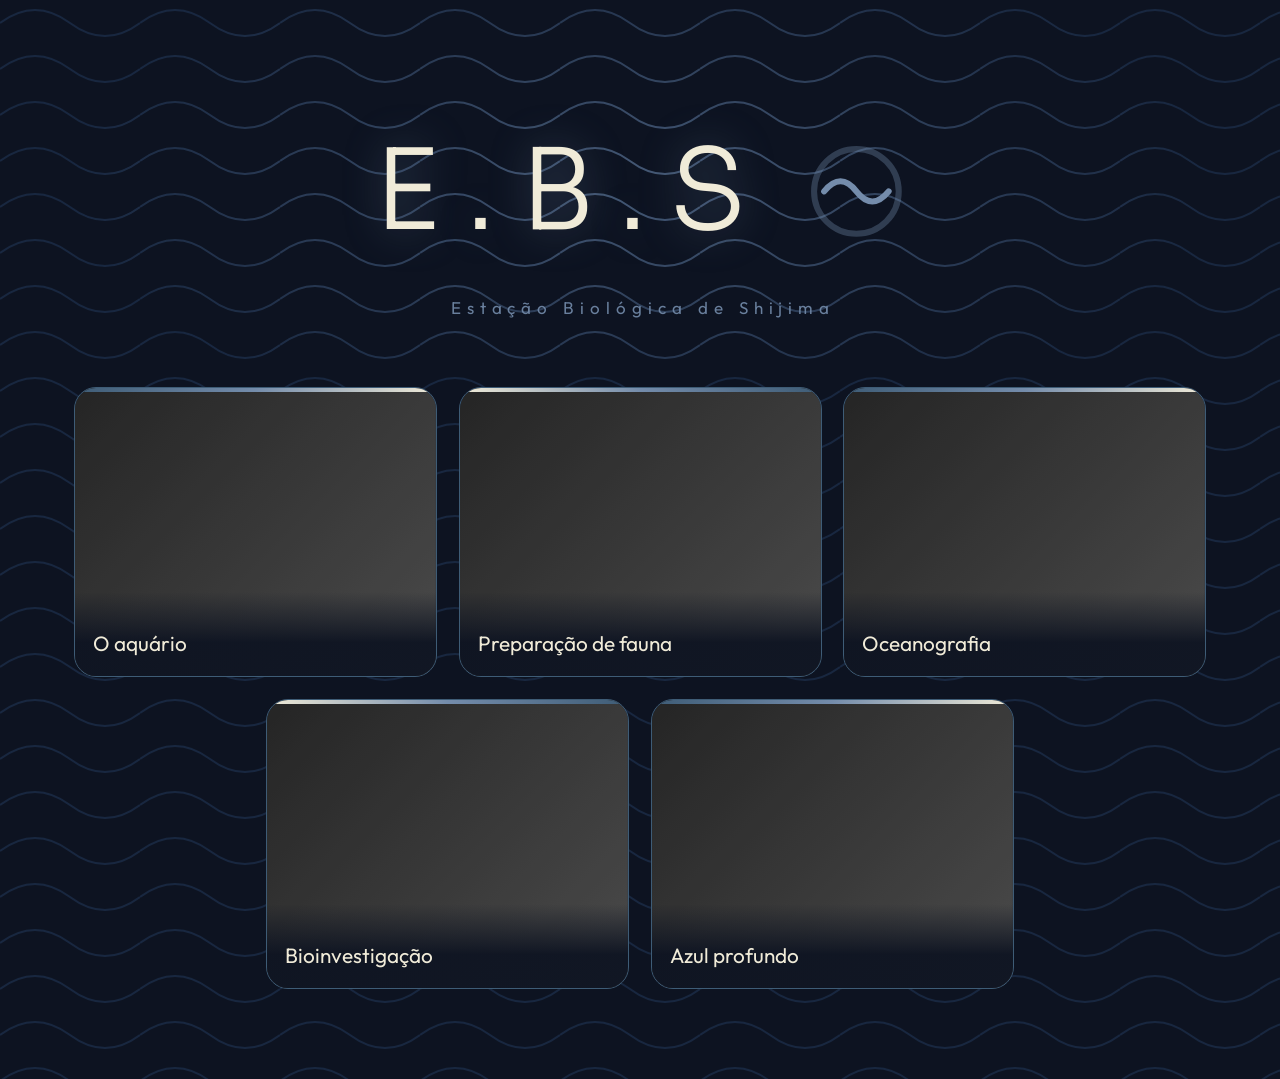
==== index.html @ 99c83949 "adicionei os arquivos do projeto" ====
<!DOCTYPE html>
<html lang="pt-BR">
	<head>
		<meta charset="utf-8" />
		<meta name="viewport" content="width=device-width,initial-scale=1" />
		<title>E.B.S</title>
		<link rel="stylesheet" href="style.css" />
	</head>
	<body>
		<section class="hero">
			<div class="logo big">E.B.S</div>
			<p class="t sub">Estação Biológica de Shijima</p>
		</section>
		<main class="menu" data-list>
			<a class="card" href="aquario.html"
				><div class="img"></div>
				<span class="t">O aquário</span></a
			>
			<a class="card" href="prep.html"
				><div class="img"></div>
				<span class="t">Preparação de fauna</span></a
			>
			<a class="card" href="oceano.html"
				><div class="img"></div>
				<span class="t">Oceanografia</span></a
			>
			<a class="card" href="bioin.html"
				><div class="img"></div>
				<span class="t">Bioinvestigação</span></a
			>
			<a class="card" href="ap0.html"
				><div class="img"></div>
				<span class="t">Azul profundo</span></a
			>
		</main>
		<script src="app.js"></script>
	</body>
</html>
---- style.css ----
@import url('https://fonts.googleapis.com/css2?family=Inter:wght@300;400;500&family=Outfit:wght@300;400;500&family=Sora:wght@300;400;600&display=swap');
:root{--ft:"Sora","Segoe UI",sans-serif;--fs:"Outfit","Segoe UI",sans-serif;--fb:"Inter","Segoe UI",sans-serif;--bg:#0d1321;--s:#1d2d44;--m:#3e5c76;--l:#748cab;--c:#f0ebd8;--g:linear-gradient(90deg,#3e5c76,#748cab,#f0ebd8);--e:cubic-bezier(.2,.7,.2,1)}
*{box-sizing:border-box}
html{scroll-behavior:smooth;-webkit-text-size-adjust:100%}
body{margin:0;min-height:100vh;font:17px/1.65 var(--fb);color:var(--c);background:var(--bg) url("data:image/svg+xml,%3Csvg xmlns='http://www.w3.org/2000/svg' width='140' height='46'%3E%3Cpath d='M0 23q35-26 70 0t70 0' fill='none' stroke='%23182740' stroke-width='2'/%3E%3C/svg%3E");animation:in .6s ease both}
@keyframes in{from{opacity:0}}
@keyframes up{from{opacity:0;transform:translateY(18px)}to{opacity:1}}
a{color:inherit;text-decoration:none}
::selection{background:var(--l);color:var(--bg)}
.logo{display:flex;align-items:center;gap:.3em;font-weight:300;letter-spacing:.22em}
.spin{width:.9em;height:.9em;animation:r 9s linear infinite}
@keyframes r{to{transform:rotate(360deg)}}
.hero{position:relative;text-align:center;padding:11vh 20px 5vh}
.hero::before{content:"";position:absolute;inset:0;background:url("data:image/svg+xml,%3Csvg xmlns='http://www.w3.org/2000/svg' width='140' height='46'%3E%3Cpath d='M0 23q35-26 70 0t70 0' fill='none' stroke='%23748cab' stroke-width='2'/%3E%3C/svg%3E");-webkit-mask:radial-gradient(ellipse 45% 70% at 50% 50%,#000,transparent);mask:radial-gradient(ellipse 45% 70% at 50% 50%,#000,transparent);opacity:.5}
.hero>*{position:relative}
.big{justify-content:center;font-size:clamp(3.2rem,13vw,7rem);text-shadow:0 0 40px #748cab66}
.sub{margin:.6em auto 0;text-align:center;letter-spacing:.35em;text-indent:.35em;color:var(--l)}
.menu{display:flex;flex-wrap:wrap;justify-content:center;gap:22px;max-width:1180px;margin:0 auto;padding:20px 24px 90px}
.card{position:relative;flex:0 0 calc((100% - 44px)/3);height:290px;border-radius:22px;overflow:hidden;border:1px solid var(--m);background:var(--s);transition:transform .35s var(--e),box-shadow .35s;will-change:transform}
.card:hover{transform:translateY(-6px);box-shadow:0 18px 40px #0009,0 0 0 1px var(--l)}
.card::before{content:"";position:absolute;inset:0 0 auto;height:4px;z-index:2;background:var(--g)}
.card:nth-child(even)::before{background:linear-gradient(270deg,#3e5c76,#748cab,#f0ebd8)}
.card .img{position:absolute;inset:0}
.card span{position:absolute;left:0;right:0;bottom:0;padding:34px 18px 16px;background:linear-gradient(#0d132100,#0d1321ee 60%);font-size:1.3rem}
.img{background:linear-gradient(135deg,var(--s),var(--m)) center/cover;filter:grayscale(1) brightness(.85);transition:filter .4s}
.card:hover .img,.img:hover{filter:none}
.top{display:flex;justify-content:space-between;align-items:center;padding:18px 28px}
.top .logo{font-size:1.5rem}.top span{color:var(--l);letter-spacing:.15em}
.wrap{max-width:900px;margin:0 auto;padding:10px 24px 100px}
h1{font-weight:300;font-size:2.4rem;letter-spacing:.06em;margin:.3em 0;background:var(--g);-webkit-background-clip:text;background-clip:text;-webkit-text-fill-color:transparent;width:fit-content}
h2{font-weight:400;font-size:1.5rem;margin:1.6em 0 .7em;padding:.1em 0 .1em .6em;border-left:4px solid var(--l)}
p{max-width:70ch;opacity:.9}
li::marker{color:var(--l)}
.car{position:relative;overflow:hidden;border-radius:22px;margin-bottom:24px;border:1px solid var(--m);outline-offset:4px}
.slides{display:flex;transition:transform .6s var(--e);will-change:transform}
.slides .img{flex:0 0 100%;height:min(58vh,440px)}
.car .img{filter:none}
.car button{position:absolute;top:50%;translate:0 -50%;width:44px;height:44px;border-radius:50%;border:1px solid var(--l);background:#0d1321cc;color:var(--c);font-size:1.5rem;cursor:pointer;transition:background .2s}
.car button:hover{background:var(--m)}
.pv{left:14px}.nx{right:14px}
.grid{display:grid;grid-template-columns:repeat(auto-fill,minmax(200px,1fr));gap:18px}
.c{background:var(--s);border:1px solid var(--m);border-top:3px solid var(--l);border-radius:16px;overflow:hidden;transition:transform .3s var(--e)}
.c:hover{transform:translateY(-4px)}
.c .img{height:170px}.c div.i{padding:10px 16px 14px}.c h3{margin:.2em 0;font-weight:400}.c p{margin:.1em 0;color:var(--l)}
.g3{display:grid;grid-template-columns:repeat(auto-fit,minmax(240px,1fr));gap:16px}.g3 .img{height:190px;border-radius:16px;border:1px solid var(--m)}
.gate{display:grid;place-items:center;min-height:60vh;text-align:center}
.gate form{width:min(320px,90vw)}
.gate label{display:block;text-align:left;color:var(--l);margin:10px 0}
.gate input{display:block;width:100%;font:inherit;padding:10px 14px;margin-top:4px;border-radius:12px;border:1px solid var(--m);background:var(--s);color:var(--c)}
.gate button{font:inherit;width:100%;margin-top:12px;padding:10px;border-radius:12px;border:0;background:var(--l);color:var(--bg);cursor:pointer;transition:background .2s}
.gate button:hover{background:var(--c)}
#m{color:var(--c);min-height:1.6em}
.rv{opacity:0}.rv.in{animation:up .6s var(--e) forwards}
:focus-visible{outline:2px solid var(--c)}
@media(max-width:760px){.card{flex-basis:calc(50% - 11px)}}
@media(max-width:480px){.card{flex-basis:100%}}
@media(prefers-reduced-motion:reduce){*{animation:none!important;transition:none!important;scroll-behavior:auto!important}.rv{opacity:1}}
.wl{position:relative;min-height:calc(100vh - 90px);display:grid;place-content:center;text-align:center;overflow:hidden;padding:20px}
.wl::before,.wl::after{content:"";position:absolute;left:50%;top:50%;width:min(80vw,640px);aspect-ratio:1;translate:-50% -50%;border-radius:50%;border:1px solid var(--l);opacity:0;animation:ring 6s var(--e) infinite}
.wl::after{animation-delay:3s}
@keyframes ring{from{scale:.4;opacity:.5}to{scale:1.5;opacity:0}}
.wl>*{position:relative}
.wl h1{font-size:clamp(2.6rem,9vw,6rem);margin:0 auto;line-height:1.1}
.wl p{font-size:clamp(1.1rem,3vw,1.7rem);letter-spacing:.35em;text-indent:.35em;color:var(--l);margin:.8em auto 0}
h1,.logo{font-family:var(--ft)}
.sub,.wl p,.top span,.card span,h2,h3{font-family:var(--fs)}
.wl{transition:opacity .4s}.wl.out{opacity:0}
.topo{position:fixed;inset:0;z-index:-1;pointer-events:none;background:url(topo.svg) left bottom/min(75vw,980px) no-repeat;-webkit-mask:radial-gradient(circle at 0 100%,#000 25%,transparent 75%);mask:radial-gradient(circle at 0 100%,#000 25%,transparent 75%);animation:drift 40s ease-in-out infinite alternate}
@keyframes drift{to{transform:translate(14px,-10px)}}
.ap{max-width:1000px;margin:0 auto;padding:4vh 24px 80px;text-align:center}
.ap h1{font-size:clamp(2.2rem,7vw,4.4rem);margin:0 auto .6em}
.btns{display:grid;grid-template-columns:repeat(3,1fr);gap:clamp(14px,4vw,48px);margin-top:6vh}
.b{position:relative;aspect-ratio:1;display:grid;place-items:center;border-radius:clamp(26px,6vw,44px);border:1px solid var(--l);background:linear-gradient(145deg,var(--s),var(--m));box-shadow:0 14px 34px #0008,inset 0 1px 0 #f0ebd822;overflow:hidden;transition:transform .35s var(--e),box-shadow .35s,background .35s;will-change:transform}
.b::before{content:"";position:absolute;inset:0 0 auto;height:4px;background:var(--g)}
.b span{font-family:var(--fs);font-size:clamp(1.2rem,3.4vw,2rem);letter-spacing:.08em}
.b:hover{transform:translateY(-8px);box-shadow:0 22px 50px #000a,0 0 0 1px var(--c);background:linear-gradient(145deg,var(--m),var(--l))}
@media(max-width:560px){.btns{grid-template-columns:1fr}.b{aspect-ratio:2/1}}
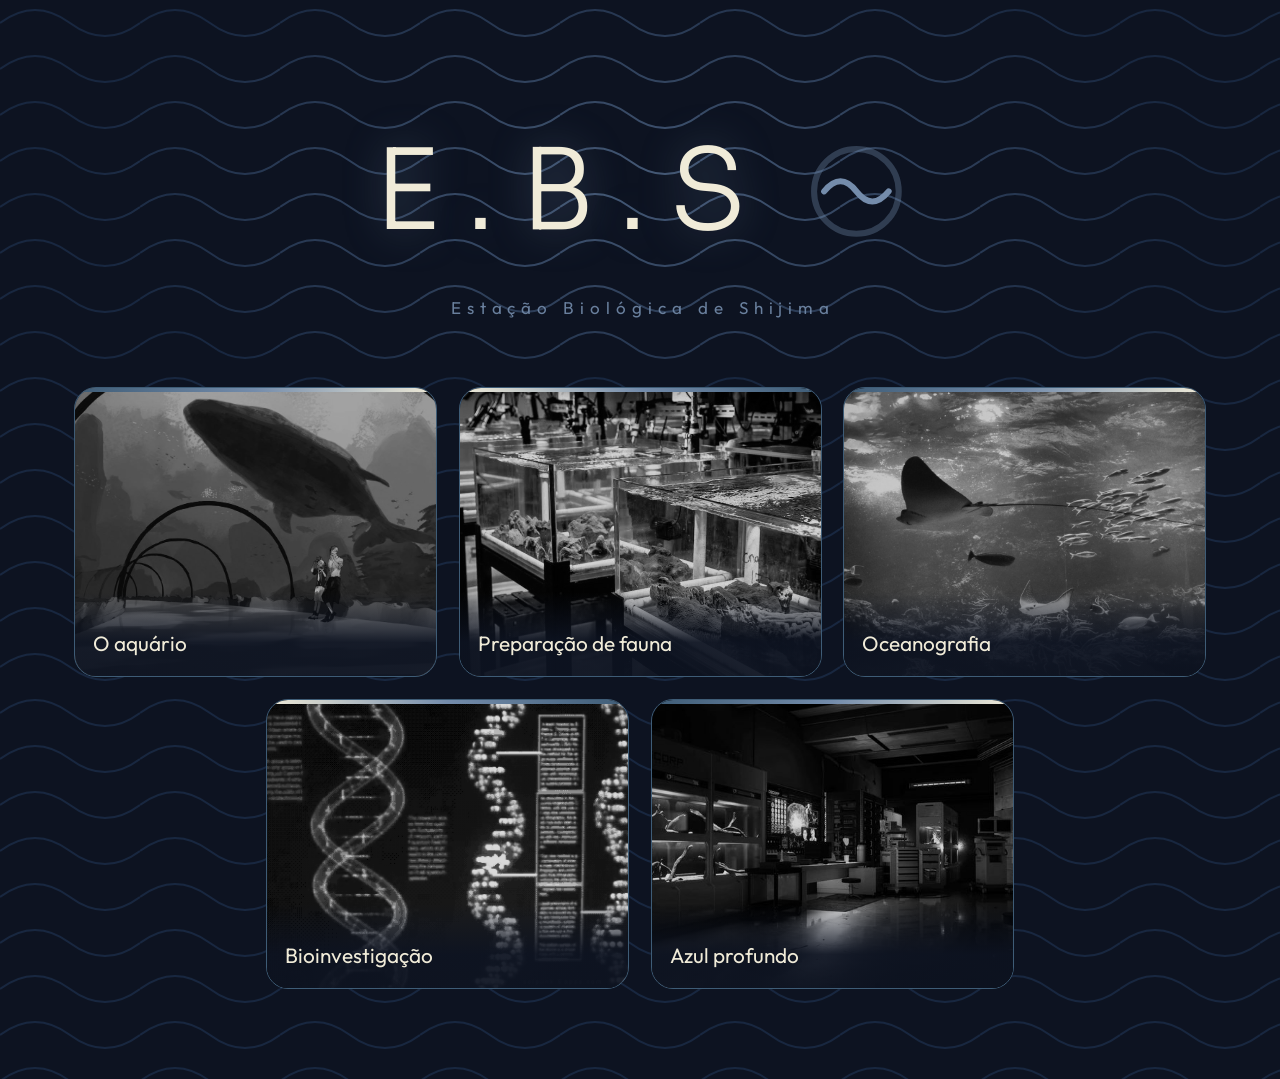
==== commit e8d0e6a8: "mudança geral na estrutura e no conteúdo" ====
--- a/index.html
+++ b/index.html
@@ -12,24 +12,24 @@
 			<p class="t sub">Estação Biológica de Shijima</p>
 		</section>
 		<main class="menu" data-list>
-			<a class="card" href="aquario.html"
-				><div class="img"></div>
+			<a class="card" href="aquario.html">
+				<div class="img" style="background-image: url('img/aquario.jpg')"></div>
 				<span class="t">O aquário</span></a
 			>
 			<a class="card" href="prep.html"
-				><div class="img"></div>
+				><div class="img" style="background-image: url('img/prep.jpg')"></div>
 				<span class="t">Preparação de fauna</span></a
 			>
 			<a class="card" href="oceano.html"
-				><div class="img"></div>
+				><div class="img" style="background-image: url('img/oceano.jpg')"></div>
 				<span class="t">Oceanografia</span></a
 			>
 			<a class="card" href="bioin.html"
-				><div class="img"></div>
+				><div class="img" style="background-image: url('img/bioin.gif')"></div>
 				<span class="t">Bioinvestigação</span></a
 			>
 			<a class="card" href="ap0.html"
-				><div class="img"></div>
+				><div class="img" style="background-image: url('img/ap0.jpg')"></div>
 				<span class="t">Azul profundo</span></a
 			>
 		</main>
--- a/style.css
+++ b/style.css
@@ -1,77 +1,492 @@
-@import url('https://fonts.googleapis.com/css2?family=Inter:wght@300;400;500&family=Outfit:wght@300;400;500&family=Sora:wght@300;400;600&display=swap');
-:root{--ft:"Sora","Segoe UI",sans-serif;--fs:"Outfit","Segoe UI",sans-serif;--fb:"Inter","Segoe UI",sans-serif;--bg:#0d1321;--s:#1d2d44;--m:#3e5c76;--l:#748cab;--c:#f0ebd8;--g:linear-gradient(90deg,#3e5c76,#748cab,#f0ebd8);--e:cubic-bezier(.2,.7,.2,1)}
-*{box-sizing:border-box}
-html{scroll-behavior:smooth;-webkit-text-size-adjust:100%}
-body{margin:0;min-height:100vh;font:17px/1.65 var(--fb);color:var(--c);background:var(--bg) url("data:image/svg+xml,%3Csvg xmlns='http://www.w3.org/2000/svg' width='140' height='46'%3E%3Cpath d='M0 23q35-26 70 0t70 0' fill='none' stroke='%23182740' stroke-width='2'/%3E%3C/svg%3E");animation:in .6s ease both}
-@keyframes in{from{opacity:0}}
-@keyframes up{from{opacity:0;transform:translateY(18px)}to{opacity:1}}
-a{color:inherit;text-decoration:none}
-::selection{background:var(--l);color:var(--bg)}
-.logo{display:flex;align-items:center;gap:.3em;font-weight:300;letter-spacing:.22em}
-.spin{width:.9em;height:.9em;animation:r 9s linear infinite}
-@keyframes r{to{transform:rotate(360deg)}}
-.hero{position:relative;text-align:center;padding:11vh 20px 5vh}
-.hero::before{content:"";position:absolute;inset:0;background:url("data:image/svg+xml,%3Csvg xmlns='http://www.w3.org/2000/svg' width='140' height='46'%3E%3Cpath d='M0 23q35-26 70 0t70 0' fill='none' stroke='%23748cab' stroke-width='2'/%3E%3C/svg%3E");-webkit-mask:radial-gradient(ellipse 45% 70% at 50% 50%,#000,transparent);mask:radial-gradient(ellipse 45% 70% at 50% 50%,#000,transparent);opacity:.5}
-.hero>*{position:relative}
-.big{justify-content:center;font-size:clamp(3.2rem,13vw,7rem);text-shadow:0 0 40px #748cab66}
-.sub{margin:.6em auto 0;text-align:center;letter-spacing:.35em;text-indent:.35em;color:var(--l)}
-.menu{display:flex;flex-wrap:wrap;justify-content:center;gap:22px;max-width:1180px;margin:0 auto;padding:20px 24px 90px}
-.card{position:relative;flex:0 0 calc((100% - 44px)/3);height:290px;border-radius:22px;overflow:hidden;border:1px solid var(--m);background:var(--s);transition:transform .35s var(--e),box-shadow .35s;will-change:transform}
-.card:hover{transform:translateY(-6px);box-shadow:0 18px 40px #0009,0 0 0 1px var(--l)}
-.card::before{content:"";position:absolute;inset:0 0 auto;height:4px;z-index:2;background:var(--g)}
-.card:nth-child(even)::before{background:linear-gradient(270deg,#3e5c76,#748cab,#f0ebd8)}
-.card .img{position:absolute;inset:0}
-.card span{position:absolute;left:0;right:0;bottom:0;padding:34px 18px 16px;background:linear-gradient(#0d132100,#0d1321ee 60%);font-size:1.3rem}
-.img{background:linear-gradient(135deg,var(--s),var(--m)) center/cover;filter:grayscale(1) brightness(.85);transition:filter .4s}
-.card:hover .img,.img:hover{filter:none}
-.top{display:flex;justify-content:space-between;align-items:center;padding:18px 28px}
-.top .logo{font-size:1.5rem}.top span{color:var(--l);letter-spacing:.15em}
-.wrap{max-width:900px;margin:0 auto;padding:10px 24px 100px}
-h1{font-weight:300;font-size:2.4rem;letter-spacing:.06em;margin:.3em 0;background:var(--g);-webkit-background-clip:text;background-clip:text;-webkit-text-fill-color:transparent;width:fit-content}
-h2{font-weight:400;font-size:1.5rem;margin:1.6em 0 .7em;padding:.1em 0 .1em .6em;border-left:4px solid var(--l)}
-p{max-width:70ch;opacity:.9}
-li::marker{color:var(--l)}
-.car{position:relative;overflow:hidden;border-radius:22px;margin-bottom:24px;border:1px solid var(--m);outline-offset:4px}
-.slides{display:flex;transition:transform .6s var(--e);will-change:transform}
-.slides .img{flex:0 0 100%;height:min(58vh,440px)}
-.car .img{filter:none}
-.car button{position:absolute;top:50%;translate:0 -50%;width:44px;height:44px;border-radius:50%;border:1px solid var(--l);background:#0d1321cc;color:var(--c);font-size:1.5rem;cursor:pointer;transition:background .2s}
-.car button:hover{background:var(--m)}
-.pv{left:14px}.nx{right:14px}
-.grid{display:grid;grid-template-columns:repeat(auto-fill,minmax(200px,1fr));gap:18px}
-.c{background:var(--s);border:1px solid var(--m);border-top:3px solid var(--l);border-radius:16px;overflow:hidden;transition:transform .3s var(--e)}
-.c:hover{transform:translateY(-4px)}
-.c .img{height:170px}.c div.i{padding:10px 16px 14px}.c h3{margin:.2em 0;font-weight:400}.c p{margin:.1em 0;color:var(--l)}
-.g3{display:grid;grid-template-columns:repeat(auto-fit,minmax(240px,1fr));gap:16px}.g3 .img{height:190px;border-radius:16px;border:1px solid var(--m)}
-.gate{display:grid;place-items:center;min-height:60vh;text-align:center}
-.gate form{width:min(320px,90vw)}
-.gate label{display:block;text-align:left;color:var(--l);margin:10px 0}
-.gate input{display:block;width:100%;font:inherit;padding:10px 14px;margin-top:4px;border-radius:12px;border:1px solid var(--m);background:var(--s);color:var(--c)}
-.gate button{font:inherit;width:100%;margin-top:12px;padding:10px;border-radius:12px;border:0;background:var(--l);color:var(--bg);cursor:pointer;transition:background .2s}
-.gate button:hover{background:var(--c)}
-#m{color:var(--c);min-height:1.6em}
-.rv{opacity:0}.rv.in{animation:up .6s var(--e) forwards}
-:focus-visible{outline:2px solid var(--c)}
-@media(max-width:760px){.card{flex-basis:calc(50% - 11px)}}
-@media(max-width:480px){.card{flex-basis:100%}}
-@media(prefers-reduced-motion:reduce){*{animation:none!important;transition:none!important;scroll-behavior:auto!important}.rv{opacity:1}}
-.wl{position:relative;min-height:calc(100vh - 90px);display:grid;place-content:center;text-align:center;overflow:hidden;padding:20px}
-.wl::before,.wl::after{content:"";position:absolute;left:50%;top:50%;width:min(80vw,640px);aspect-ratio:1;translate:-50% -50%;border-radius:50%;border:1px solid var(--l);opacity:0;animation:ring 6s var(--e) infinite}
-.wl::after{animation-delay:3s}
-@keyframes ring{from{scale:.4;opacity:.5}to{scale:1.5;opacity:0}}
-.wl>*{position:relative}
-.wl h1{font-size:clamp(2.6rem,9vw,6rem);margin:0 auto;line-height:1.1}
-.wl p{font-size:clamp(1.1rem,3vw,1.7rem);letter-spacing:.35em;text-indent:.35em;color:var(--l);margin:.8em auto 0}
-h1,.logo{font-family:var(--ft)}
-.sub,.wl p,.top span,.card span,h2,h3{font-family:var(--fs)}
-.wl{transition:opacity .4s}.wl.out{opacity:0}
-.topo{position:fixed;inset:0;z-index:-1;pointer-events:none;background:url(topo.svg) left bottom/min(75vw,980px) no-repeat;-webkit-mask:radial-gradient(circle at 0 100%,#000 25%,transparent 75%);mask:radial-gradient(circle at 0 100%,#000 25%,transparent 75%);animation:drift 40s ease-in-out infinite alternate}
-@keyframes drift{to{transform:translate(14px,-10px)}}
-.ap{max-width:1000px;margin:0 auto;padding:4vh 24px 80px;text-align:center}
-.ap h1{font-size:clamp(2.2rem,7vw,4.4rem);margin:0 auto .6em}
-.btns{display:grid;grid-template-columns:repeat(3,1fr);gap:clamp(14px,4vw,48px);margin-top:6vh}
-.b{position:relative;aspect-ratio:1;display:grid;place-items:center;border-radius:clamp(26px,6vw,44px);border:1px solid var(--l);background:linear-gradient(145deg,var(--s),var(--m));box-shadow:0 14px 34px #0008,inset 0 1px 0 #f0ebd822;overflow:hidden;transition:transform .35s var(--e),box-shadow .35s,background .35s;will-change:transform}
-.b::before{content:"";position:absolute;inset:0 0 auto;height:4px;background:var(--g)}
-.b span{font-family:var(--fs);font-size:clamp(1.2rem,3.4vw,2rem);letter-spacing:.08em}
-.b:hover{transform:translateY(-8px);box-shadow:0 22px 50px #000a,0 0 0 1px var(--c);background:linear-gradient(145deg,var(--m),var(--l))}
-@media(max-width:560px){.btns{grid-template-columns:1fr}.b{aspect-ratio:2/1}}
+@import url("https://fonts.googleapis.com/css2?family=Inter:wght@300;400;500&family=Outfit:wght@300;400;500&family=Sora:wght@300;400;600&display=swap");
+:root {
+	--ft: "Sora", "Segoe UI", sans-serif;
+	--fs: "Outfit", "Segoe UI", sans-serif;
+	--fb: "Inter", "Segoe UI", sans-serif;
+	--bg: #0d1321;
+	--s: #1d2d44;
+	--m: #3e5c76;
+	--l: #748cab;
+	--c: #f0ebd8;
+	--g: linear-gradient(90deg, #3e5c76, #748cab, #f0ebd8);
+	--e: cubic-bezier(0.2, 0.7, 0.2, 1);
+}
+* {
+	box-sizing: border-box;
+}
+html {
+	scroll-behavior: smooth;
+	-webkit-text-size-adjust: 100%;
+}
+body {
+	margin: 0;
+	min-height: 100vh;
+	font: 17px/1.65 var(--fb);
+	color: var(--c);
+	background: var(--bg)
+		url("data:image/svg+xml,%3Csvg xmlns='http://www.w3.org/2000/svg' width='140' height='46'%3E%3Cpath d='M0 23q35-26 70 0t70 0' fill='none' stroke='%23182740' stroke-width='2'/%3E%3C/svg%3E");
+	animation: in 0.6s ease both;
+}
+@keyframes in {
+	from {
+		opacity: 0;
+	}
+}
+@keyframes up {
+	from {
+		opacity: 0;
+		transform: translateY(18px);
+	}
+	to {
+		opacity: 1;
+	}
+}
+a {
+	color: inherit;
+	text-decoration: none;
+}
+::selection {
+	background: var(--l);
+	color: var(--bg);
+}
+.logo {
+	display: flex;
+	align-items: center;
+	gap: 0.3em;
+	font-weight: 300;
+	letter-spacing: 0.22em;
+}
+.spin {
+	width: 0.9em;
+	height: 0.9em;
+	animation: r 9s linear infinite;
+}
+@keyframes r {
+	to {
+		transform: rotate(360deg);
+	}
+}
+.hero {
+	position: relative;
+	text-align: center;
+	padding: 11vh 20px 5vh;
+}
+.hero::before {
+	content: "";
+	position: absolute;
+	inset: 0;
+	background: url("data:image/svg+xml,%3Csvg xmlns='http://www.w3.org/2000/svg' width='140' height='46'%3E%3Cpath d='M0 23q35-26 70 0t70 0' fill='none' stroke='%23748cab' stroke-width='2'/%3E%3C/svg%3E");
+	-webkit-mask: radial-gradient(ellipse 45% 70% at 50% 50%, #000, transparent);
+	mask: radial-gradient(ellipse 45% 70% at 50% 50%, #000, transparent);
+	opacity: 0.5;
+}
+.hero > * {
+	position: relative;
+}
+.big {
+	justify-content: center;
+	font-size: clamp(3.2rem, 13vw, 7rem);
+	text-shadow: 0 0 40px #748cab66;
+}
+.sub {
+	margin: 0.6em auto 0;
+	text-align: center;
+	letter-spacing: 0.35em;
+	text-indent: 0.35em;
+	color: var(--l);
+}
+.menu {
+	display: flex;
+	flex-wrap: wrap;
+	justify-content: center;
+	gap: 22px;
+	max-width: 1180px;
+	margin: 0 auto;
+	padding: 20px 24px 90px;
+}
+.card {
+	position: relative;
+	flex: 0 0 calc((100% - 44px) / 3);
+	height: 290px;
+	border-radius: 22px;
+	overflow: hidden;
+	border: 1px solid var(--m);
+	background: var(--s);
+	transition: transform 0.35s var(--e), box-shadow 0.35s;
+	will-change: transform;
+}
+.card:hover {
+	transform: translateY(-6px);
+	box-shadow: 0 18px 40px #0009, 0 0 0 1px var(--l);
+}
+.card::before {
+	content: "";
+	position: absolute;
+	inset: 0 0 auto;
+	height: 4px;
+	z-index: 2;
+	background: var(--g);
+}
+.card:nth-child(even)::before {
+	background: linear-gradient(270deg, #3e5c76, #748cab, #f0ebd8);
+}
+.card .img {
+	position: absolute;
+	inset: 0;
+}
+.card span {
+	position: absolute;
+	left: 0;
+	right: 0;
+	bottom: 0;
+	padding: 34px 18px 16px;
+	background: linear-gradient(#0d132100, #0d1321ee 60%);
+	font-size: 1.3rem;
+}
+.img {
+	background: linear-gradient(135deg, var(--s), var(--m)) center/cover;
+	filter: grayscale(1) brightness(0.85);
+	transition: filter 0.4s;
+}
+.card:hover .img,
+.img:hover {
+	filter: none;
+}
+.top {
+	display: flex;
+	justify-content: space-between;
+	align-items: center;
+	padding: 18px 28px;
+}
+.top .logo {
+	font-size: 1.5rem;
+}
+.top span {
+	color: var(--l);
+	letter-spacing: 0.15em;
+}
+.wrap {
+	max-width: 900px;
+	margin: 0 auto;
+	padding: 10px 24px 100px;
+}
+h1 {
+	font-weight: 300;
+	font-size: 2.4rem;
+	letter-spacing: 0.06em;
+	margin: 0.3em 0;
+	background: var(--g);
+	-webkit-background-clip: text;
+	background-clip: text;
+	-webkit-text-fill-color: transparent;
+	width: fit-content;
+}
+h2 {
+	font-weight: 400;
+	font-size: 1.5rem;
+	margin: 1.6em 0 0.7em;
+	padding: 0.1em 0 0.1em 0.6em;
+	border-left: 4px solid var(--l);
+}
+p {
+	max-width: 70ch;
+	opacity: 0.9;
+}
+li::marker {
+	color: var(--l);
+}
+.car {
+	position: relative;
+	overflow: hidden;
+	border-radius: 22px;
+	margin-bottom: 24px;
+	border: 1px solid var(--m);
+	outline-offset: 4px;
+}
+.slides {
+	display: flex;
+	transition: transform 0.6s var(--e);
+	will-change: transform;
+}
+.slides .img {
+	flex: 0 0 100%;
+	height: min(58vh, 440px);
+}
+.car .img {
+	filter: none;
+}
+.car button {
+	position: absolute;
+	top: 50%;
+	translate: 0 -50%;
+	width: 44px;
+	height: 44px;
+	border-radius: 50%;
+	border: 1px solid var(--l);
+	background: #0d1321cc;
+	color: var(--c);
+	font-size: 1.5rem;
+	cursor: pointer;
+	transition: background 0.2s;
+}
+.car button:hover {
+	background: var(--m);
+}
+.pv {
+	left: 14px;
+}
+.nx {
+	right: 14px;
+}
+.grid {
+	display: grid;
+	grid-template-columns: repeat(auto-fill, minmax(200px, 1fr));
+	gap: 18px;
+}
+.c {
+	background: var(--s);
+	border: 1px solid var(--m);
+	border-top: 3px solid var(--l);
+	border-radius: 16px;
+	overflow: hidden;
+	transition: transform 0.3s var(--e);
+}
+.c:hover {
+	transform: translateY(-4px);
+}
+.c .img {
+	height: 170px;
+}
+.c div.i {
+	padding: 10px 16px 14px;
+}
+.c h3 {
+	margin: 0.2em 0;
+	font-weight: 400;
+}
+.c p {
+	margin: 0.1em 0;
+	color: var(--l);
+}
+.g3 {
+	display: grid;
+	grid-template-columns: repeat(auto-fit, minmax(240px, 1fr));
+	gap: 16px;
+}
+.g3 .img {
+	height: 190px;
+	border-radius: 16px;
+	border: 1px solid var(--m);
+}
+.gate {
+	display: grid;
+	place-items: center;
+	min-height: 60vh;
+	text-align: center;
+}
+.gate form {
+	width: min(320px, 90vw);
+}
+.gate label {
+	display: block;
+	text-align: left;
+	color: var(--l);
+	margin: 10px 0;
+}
+.gate input {
+	display: block;
+	width: 100%;
+	font: inherit;
+	padding: 10px 14px;
+	margin-top: 4px;
+	border-radius: 12px;
+	border: 1px solid var(--m);
+	background: var(--s);
+	color: var(--c);
+}
+.gate button {
+	font: inherit;
+	width: 100%;
+	margin-top: 12px;
+	padding: 10px;
+	border-radius: 12px;
+	border: 0;
+	background: var(--l);
+	color: var(--bg);
+	cursor: pointer;
+	transition: background 0.2s;
+}
+.gate button:hover {
+	background: var(--c);
+}
+#m {
+	color: var(--c);
+	min-height: 1.6em;
+}
+.rv {
+	opacity: 0;
+}
+.rv.in {
+	animation: up 0.6s var(--e) forwards;
+}
+:focus-visible {
+	outline: 2px solid var(--c);
+}
+@media (max-width: 760px) {
+	.card {
+		flex-basis: calc(50% - 11px);
+	}
+}
+@media (max-width: 480px) {
+	.card {
+		flex-basis: 100%;
+	}
+}
+@media (prefers-reduced-motion: reduce) {
+	* {
+		animation: none !important;
+		transition: none !important;
+		scroll-behavior: auto !important;
+	}
+	.rv {
+		opacity: 1;
+	}
+}
+.wl {
+	position: relative;
+	min-height: calc(100vh - 90px);
+	display: grid;
+	place-content: center;
+	text-align: center;
+	overflow: hidden;
+	padding: 20px;
+}
+.wl::before,
+.wl::after {
+	content: "";
+	position: absolute;
+	left: 50%;
+	top: 50%;
+	width: min(80vw, 640px);
+	aspect-ratio: 1;
+	translate: -50% -50%;
+	border-radius: 50%;
+	border: 1px solid var(--l);
+	opacity: 0;
+	animation: ring 6s var(--e) infinite;
+}
+.wl::after {
+	animation-delay: 3s;
+}
+@keyframes ring {
+	from {
+		scale: 0.4;
+		opacity: 0.5;
+	}
+	to {
+		scale: 1.5;
+		opacity: 0;
+	}
+}
+.wl > * {
+	position: relative;
+}
+.wl h1 {
+	font-size: clamp(2.6rem, 9vw, 6rem);
+	margin: 0 auto;
+	line-height: 1.1;
+}
+.wl p {
+	font-size: clamp(1.1rem, 3vw, 1.7rem);
+	letter-spacing: 0.35em;
+	text-indent: 0.35em;
+	color: var(--l);
+	margin: 0.8em auto 0;
+}
+h1,
+.logo {
+	font-family: var(--ft);
+}
+.sub,
+.wl p,
+.top span,
+.card span,
+h2,
+h3 {
+	font-family: var(--fs);
+}
+.wl {
+	transition: opacity 0.4s;
+}
+.wl.out {
+	opacity: 0;
+}
+.topo {
+	position: fixed;
+	inset: 0;
+	z-index: -1;
+	pointer-events: none;
+	background: url(topo.svg) left bottom/min(75vw, 980px) no-repeat;
+	-webkit-mask: radial-gradient(circle at 0 100%, #000 25%, transparent 75%);
+	mask: radial-gradient(circle at 0 100%, #000 25%, transparent 75%);
+	animation: drift 40s ease-in-out infinite alternate;
+}
+@keyframes drift {
+	to {
+		transform: translate(14px, -10px);
+	}
+}
+.ap {
+	max-width: 1000px;
+	margin: 0 auto;
+	padding: 4vh 24px 80px;
+	text-align: center;
+}
+.ap h1 {
+	font-size: clamp(2.2rem, 7vw, 4.4rem);
+	margin: 0 auto 0.6em;
+}
+.btns {
+	display: grid;
+	grid-template-columns: repeat(3, 1fr);
+	gap: clamp(14px, 4vw, 48px);
+	margin-top: 6vh;
+}
+.b {
+	position: relative;
+	aspect-ratio: 1;
+	display: grid;
+	place-items: center;
+	border-radius: clamp(26px, 6vw, 44px);
+	border: 1px solid var(--l);
+	background: linear-gradient(145deg, var(--s), var(--m));
+	box-shadow: 0 14px 34px #0008, inset 0 1px 0 #f0ebd822;
+	overflow: hidden;
+	transition: transform 0.35s var(--e), box-shadow 0.35s, background 0.35s;
+	will-change: transform;
+}
+.b::before {
+	content: "";
+	position: absolute;
+	inset: 0 0 auto;
+	height: 4px;
+	background: var(--g);
+}
+.b span {
+	font-family: var(--fs);
+	font-size: clamp(1.2rem, 3.4vw, 2rem);
+	letter-spacing: 0.08em;
+}
+.b:hover {
+	transform: translateY(-8px);
+	box-shadow: 0 22px 50px #000a, 0 0 0 1px var(--c);
+	background: linear-gradient(145deg, var(--m), var(--l));
+}
+@media (max-width: 560px) {
+	.btns {
+		grid-template-columns: 1fr;
+	}
+	.b {
+		aspect-ratio: 2/1;
+	}
+}
